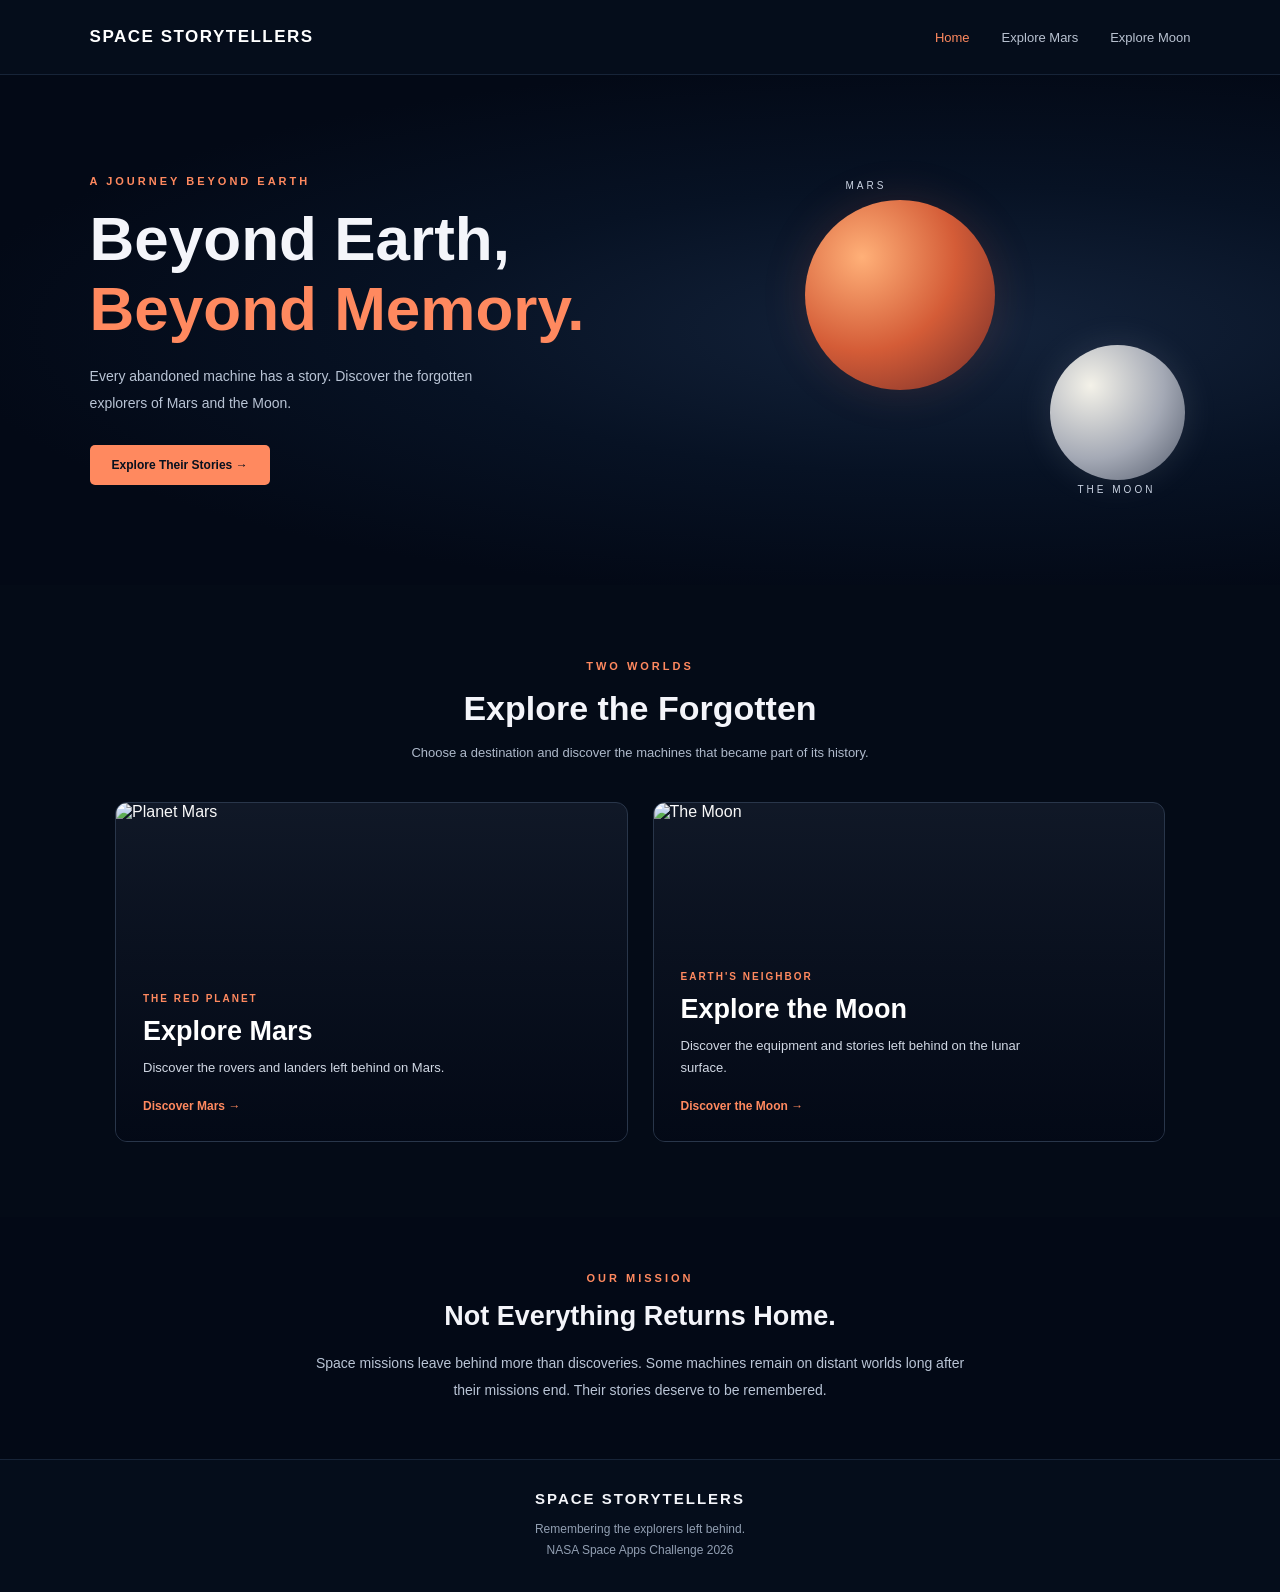
==== index.html @ 17e56c1c "Add files via upload" ====
<!DOCTYPE html>
<html lang="en">

<head>
    <meta charset="UTF-8">
    <meta name="viewport" content="width=device-width, initial-scale=1.0">

    <title>Space Storytellers</title>

    <link rel="stylesheet" href="style.css">
    <link rel="icon" href="images/logo1.jpg" type="image/jpeg">
</head>

<body>

    <!-- NAVBAR -->
    <header class="navbar">

        <a href="indexx.html" class="logo">
            SPACE STORYTELLERS
        </a>

        <nav>
            <a href="indexx.html" class="active">Home</a>
            <a href="mars.html">Explore Mars</a>
            <a href="moon.html">Explore Moon</a>
        </nav>

    </header>


    <!-- HERO SECTION -->
    <section class="hero">

        <div class="hero-content">

            <p class="eyebrow">A JOURNEY BEYOND EARTH</p>

            <h1>
                Beyond Earth,<br>
                <span>Beyond Memory.</span>
            </h1>

            <p class="hero-description">
                Every abandoned machine has a story.
                Discover the forgotten explorers of Mars and the Moon.
            </p>

            <a href="#explore" class="hero-btn">
                Explore Their Stories →
            </a>

        </div>

        <div class="hero-visual">

            <div class="planet mars-planet"></div>
            <div class="planet moon-planet"></div>

            <span class="planet-label mars-label">MARS</span>
            <span class="planet-label moon-label">THE MOON</span>

        </div>

    </section>


    <!-- EXPLORE SECTION -->
    <section class="explore" id="explore">

        <div class="section-heading">

            <p class="eyebrow">TWO WORLDS</p>

            <h2>Explore the Forgotten</h2>

            <p>
                Choose a destination and discover the machines
                that became part of its history.
            </p>

        </div>


        <div class="destination-cards">

            <!-- MARS -->
            <a href="mars.html" class="destination-card">

                <img src="images/mars.jpg" alt="Planet Mars">

                <div class="card-content">

                    <span>THE RED PLANET</span>

                    <h3>Explore Mars</h3>

                    <p>
                        Discover the rovers and landers
                        left behind on Mars.
                    </p>

                    <strong>Discover Mars →</strong>

                </div>

            </a>


            <!-- MOON -->
            <a href="moon.html" class="destination-card">

                <img src="images/moon.jpg" alt="The Moon">

                <div class="card-content">

                    <span>EARTH'S NEIGHBOR</span>

                    <h3>Explore the Moon</h3>

                    <p>
                        Discover the equipment and stories
                        left behind on the lunar surface.
                    </p>

                    <strong>Discover the Moon →</strong>

                </div>

            </a>

        </div>

    </section>


    <!-- ABOUT SECTION -->
    <section class="about">

        <p class="eyebrow">OUR MISSION</p>

        <h2>Not Everything Returns Home.</h2>

        <p>
            Space missions leave behind more than discoveries.
            Some machines remain on distant worlds long after
            their missions end. Their stories deserve to be remembered.
        </p>

    </section>


    <!-- FOOTER -->
    <footer class="footer">

        <h3>SPACE STORYTELLERS</h3>

        <p>Remembering the explorers left behind.</p>

        <p>NASA Space Apps Challenge 2026</p>

    </footer>


</body>
</html>
---- style.css ----
/* ===== GENERAL ===== */

* {
    margin: 0;
    padding: 0;
    box-sizing: border-box;
}

html {
    scroll-behavior: smooth;
}

body {
    background: #030916;
    color: #f4f5fa;
    font-family: Arial, sans-serif;
}


/* ===== NAVBAR ===== */

.navbar {
    width: 100%;
    min-height: 75px;
    padding: 0 7%;
    display: flex;
    justify-content: space-between;
    align-items: center;
    background: #050d1b;
    border-bottom: 1px solid #172438;
}

.logo {
    color: #ffffff;
    font-size: 17px;
    font-weight: bold;
    letter-spacing: 1.5px;
    text-decoration: none;
}

.navbar nav {
    display: flex;
    gap: 32px;
}

.navbar nav a {
    color: #b9c2d1;
    text-decoration: none;
    font-size: 13px;
    transition: color 0.3s;
}

.navbar nav a:hover,
.navbar nav a.active {
    color: #ff895f;
}


/* ===== HERO ===== */

.hero {
    min-height: 510px;
    padding: 65px 7%;
    display: flex;
    align-items: center;
    justify-content: space-between;
    gap: 30px;
    overflow: hidden;
    background:
        radial-gradient(ellipse at 75% 50%, #14233b 0%, #071224 40%, #030916 75%);
}

.hero-content {
    max-width: 540px;
    position: relative;
    z-index: 2;
}

.eyebrow {
    color: #ff895f;
    font-size: 11px;
    font-weight: bold;
    letter-spacing: 3px;
    margin-bottom: 17px;
}

.hero h1 {
    font-size: clamp(38px, 5vw, 62px);
    line-height: 1.12;
    margin-bottom: 20px;
}

.hero h1 span {
    color: #ff895f;
}

.hero-description {
    max-width: 430px;
    color: #b9c4d5;
    font-size: 14px;
    line-height: 1.9;
    margin-bottom: 28px;
}

.hero-btn {
    display: inline-block;
    padding: 13px 22px;
    background: #ff895f;
    color: #07101e;
    text-decoration: none;
    font-size: 12px;
    font-weight: bold;
    border-radius: 5px;
    transition: 0.3s;
}

.hero-btn:hover {
    background: #ffffff;
    transform: translateY(-3px);
}


/* ===== PLANETS ===== */

.hero-visual {
    position: relative;
    width: 390px;
    height: 330px;
    flex-shrink: 0;
}

.planet {
    position: absolute;
    border-radius: 50%;
    box-shadow: inset -20px -15px 35px rgba(0, 0, 0, 0.5);
}

.mars-planet {
    width: 190px;
    height: 190px;
    background: radial-gradient(circle at 30% 30%, #ffb078, #d45c37 50%, #702b28);
    top: 35px;
    left: 5px;
    box-shadow: 0 0 45px rgba(230, 100, 65, 0.15);
}

.moon-planet {
    width: 135px;
    height: 135px;
    background: radial-gradient(circle at 30% 30%, #f4f2e9, #a4a9b5 55%, #51596a);
    bottom: 15px;
    right: 5px;
    box-shadow: 0 0 35px rgba(220, 225, 240, 0.12);
}

.planet-label {
    position: absolute;
    color: #cbd4e3;
    font-size: 10px;
    letter-spacing: 3px;
}

.mars-label {
    top: 15px;
    left: 45px;
}

.moon-label {
    bottom: 0;
    right: 35px;
}


/* ===== EXPLORE SECTION ===== */

.explore {
    padding: 75px 7%;
    text-align: center;
    background: #040b17;
}

.section-heading h2 {
    font-size: 34px;
    margin-bottom: 13px;
}

.section-heading > p:last-child {
    color: #aeb9ca;
    font-size: 13px;
    line-height: 1.8;
}

.destination-cards {
    display: grid;
    grid-template-columns: repeat(2, minmax(0, 1fr));
    gap: 25px;
    max-width: 1050px;
    margin: 38px auto 0;
    text-align: left;
}

.destination-card {
    min-height: 340px;
    position: relative;
    display: flex;
    align-items: flex-end;
    overflow: hidden;
    border-radius: 12px;
    border: 1px solid #29364a;
    text-decoration: none;
    color: white;
    background: #101827;
}


.destination-card img {
    position: absolute;
    inset: 0;
    width: 100%;
    height: 100%;
    object-fit: contain;
    object-position: center;
    mix-blend-mode: screen;
    transition: transform 0.5s;
}





.destination-card:hover img {
    transform: scale(1.06);
}

.destination-card::after {
    content: "";
    position: absolute;
    inset: 0;
    background: linear-gradient(
        to top,
        rgba(3, 9, 22, 0.98),
        rgba(3, 9, 22, 0.55),
        transparent
    );
}

.card-content {
    position: relative;
    z-index: 1;
    padding: 27px;
}

.card-content span {
    color: #ff895f;
    font-size: 10px;
    font-weight: bold;
    letter-spacing: 2px;
}

.card-content h3 {
    font-size: 27px;
    margin: 10px 0;
}

.card-content p {
    color: #d1d8e4;
    font-size: 13px;
    line-height: 1.7;
    max-width: 350px;
    margin-bottom: 17px;
}

.card-content strong {
    color: #ff895f;
    font-size: 12px;
}


/* ===== ABOUT ===== */

.about {
    max-width: 850px;
    margin: auto;
    padding: 75px 25px;
    text-align: center;
}

.about h2 {
    font-size: 32px;
    margin-bottom: 18px;
}

.about p:last-child {
    color: #b9c4d5;
    font-size: 14px;
    line-height: 1.9;
}


/* ===== FOOTER ===== */

.footer {
    padding: 30px 20px;
    text-align: center;
    background: #050d1b;
    border-top: 1px solid #172438;
}

.footer h3 {
    font-size: 15px;
    letter-spacing: 2px;
    margin-bottom: 12px;
}

.footer p {
    color: #929fb2;
    font-size: 12px;
    line-height: 1.8;
}


/* ===== MOBILE RESPONSIVE ===== */

@media (max-width: 700px) {

    .navbar {
        padding: 18px 5%;
        flex-direction: column;
        gap: 18px;
    }

    .navbar nav {
        gap: 18px;
        flex-wrap: wrap;
        justify-content: center;
    }

    .hero {
        flex-direction: column;
        text-align: center;
        padding: 55px 6% 35px;
    }

    .hero-description {
        margin-left: auto;
        margin-right: auto;
    }

    .hero-visual {
        width: 300px;
        height: 260px;
        transform: scale(0.9);
    }

    .explore {
        padding: 55px 5%;
    }

    .section-heading h2 {
        font-size: 27px;
    }

    .destination-cards {
        grid-template-columns: 1fr;
        gap: 18px;
    }

    .destination-card {
        min-height: 300px;
    }

}

    .about {
        padding: 55px 7%;
    }

    .about h2 {
        font-size: 27px;
    }


/* ===== MARS INTRO ===== */

.mars-intro {
    min-height: 390px;
    padding: 75px 7%;
    display: flex;
    flex-direction: column;
    align-items: flex-start;
    justify-content: center;
    background:
        radial-gradient(ellipse at 85% 50%, #321c25 0%, #111729 38%, #030916 75%);
}

.mars-intro h1 {
    font-size: clamp(38px, 5vw, 58px);
    line-height: 1.15;
    margin-bottom: 18px;
}

.mars-intro h1 span {
    color: #ff895f;
}

.mars-intro > p:not(.eyebrow) {
    max-width: 570px;
    color: #b9c4d5;
    font-size: 14px;
    line-height: 1.9;
    margin-bottom: 25px;
}


/* ===== MARS EQUIPMENT ===== */

.mars-equipment {
    padding: 75px 7%;
    background: #040b17;
}

.mars-equipment .section-heading {
    text-align: center;
}

.mars-equipment .section-heading h2 {
    font-size: 34px;
    margin-bottom: 13px;
}

.mars-equipment .section-heading > p:last-child {
    color: #aeb9ca;
    font-size: 13px;
    line-height: 1.8;
}


/* ===== ROVER CARDS ===== */

.rover-cards {
    display: grid;
    grid-template-columns: repeat(3, minmax(0, 1fr));
    gap: 24px;
    max-width: 1100px;
    margin: 40px auto 0;
}

.rover-card {
    overflow: hidden;
    background: #101827;
    border: 1px solid #29364a;
    border-radius: 12px;
    transition: transform 0.3s, border-color 0.3s;
}

.rover-card:hover {
    transform: translateY(-6px);
    border-color: #ff895f;
}

.rover-card img {
    width: 100%;
    height: 220px;
    display: block;
    object-fit: cover;
}

.rover-info {
    padding: 22px;
}

.rover-info span {
    color: #ff895f;
    font-size: 9px;
    font-weight: bold;
    letter-spacing: 1.5px;
}

.rover-info h3 {
    color: #ffffff;
    font-size: 23px;
    margin: 12px 0;
}

.rover-info p {
    color: #b9c4d5;
    font-size: 13px;
    line-height: 1.8;
}


/* ===== MARS PAGE RESPONSIVE ===== */

@media (max-width: 850px) {

    .rover-cards {
        grid-template-columns: repeat(2, minmax(0, 1fr));
    }

}

@media (max-width: 600px) {

    .mars-intro {
        padding: 60px 6%;
        min-height: 350px;
    }

    .mars-equipment {
        padding: 55px 5%;
    }

    .mars-equipment .section-heading h2 {
        font-size: 27px;
    }

    .rover-cards {
        grid-template-columns: 1fr;
    }

    .rover-card img {
        height: 230px;
    }

}

/* ===== MARS ROVER TIMELINE ===== */

.rover-timeline {
    max-width: 1100px;
    margin: 65px auto 20px;
    position: relative;
}

.timeline-item {
    display: grid;
    grid-template-columns: 70px 280px 1fr;
    align-items: center;
    gap: 35px;
    position: relative;
    padding-bottom: 65px;
}

/* Timeline line */

.rover-timeline::before {
    content: "";
    position: absolute;
    left: 34px;
    top: 25px;
    bottom: 90px;
    width: 2px;
    background: #ff895f;
    opacity: 0.5;
}

/* Number */

.timeline-number {
    width: 48px;
    height: 48px;
    border: 2px solid #ff895f;
    border-radius: 50%;
    background: #040b17;
    color: #ff895f;
    display: flex;
    align-items: center;
    justify-content: center;
    font-weight: bold;
    position: relative;
    z-index: 1;
}

/* Rover image */

.timeline-image {
    height: 190px;
    overflow: hidden;
    border-radius: 14px;
    border: 1px solid #263449;
}

.timeline-image img {
    width: 100%;
    height: 100%;
    object-fit: cover;
    transition: transform 0.4s;
}

.timeline-image img:hover {
    transform: scale(1.06);
}

/* Rover details */

.timeline-content span {
    color: #ff895f;
    font-size: 12px;
    letter-spacing: 2px;
}

.timeline-content h3 {
    color: #ffffff;
    font-size: 28px;
    margin: 12px 0;
}

.timeline-content p {
    color: #aab4c5;
    line-height: 1.8;
    font-size: 15px;
    margin-bottom: 18px;
}

.timeline-content a {
    color: #ff895f;
    text-decoration: none;
    font-size: 13px;
    font-weight: bold;
    letter-spacing: 1px;
}

.timeline-content a:hover {
    color: #ffffff;
}

/* Mobile responsive */

@media (max-width: 700px) {

    .rover-timeline {
        margin-top: 40px;
    }

    .timeline-item {
        grid-template-columns: 45px 1fr;
        gap: 18px;
        padding-bottom: 45px;
    }

    .rover-timeline::before {
        left: 22px;
    }

    .timeline-number {
        width: 42px;
        height: 42px;
        font-size: 12px;
    }

    .timeline-image {
        grid-column: 2;
        height: 200px;
    }

    .timeline-content {
        grid-column: 2;
    }

    .timeline-content h3 {
        font-size: 24px;
    }
}

/* ===== ROVER STORIES ===== */

.rover-stories {
    padding: 70px 7%;
    background: #030916;
}

.story-block {
    max-width: 850px;
    margin: 0 auto 35px;
    padding: 35px;
    border-left: 3px solid #ff895f;
    background: #0a1424;
    border-radius: 0 14px 14px 0;
    transition: transform 0.3s;
}

.story-block:hover {
    transform: translateX(8px);
}

.story-block span {
    color: #ff895f;
    font-size: 12px;
    letter-spacing: 2px;
}

.story-block h2 {
    color: #ffffff;
    font-size: 27px;
    margin: 15px 0;
}

.story-block p {
    color: #aab4c5;
    font-size: 15px;
    line-height: 1.9;
}

/* Mobile */

@media (max-width: 600px) {

    .rover-stories {
        padding: 45px 5%;
    }

    .story-block {
        padding: 25px 20px;
    }

    .story-block h2 {
        font-size: 23px;
    }
}

/* ===== MISSION STORY PAGE ===== */

.mission-header {
    padding: 100px 7% 75px;
    text-align: center;
    background: linear-gradient(135deg, #071629, #101c30);
}

.mission-header span,
.mission-text > span {
    color: #ff895f;
    font-size: 12px;
    letter-spacing: 3px;
    font-weight: bold;
}

.mission-header h1 {
    color: #ffffff;
    font-size: clamp(36px, 6vw, 60px);
    margin: 18px 0;
}

.mission-header p {
    color: #b5c0d0;
    font-size: 16px;
    line-height: 1.8;
}

.mission-story {
    max-width: 1050px;
    margin: auto;
    padding: 70px 7%;
}

.mission-image {
    width: 100%;
    height: 380px;
    overflow: hidden;
    border-radius: 16px;
    margin-bottom: 50px;
}

.mission-image img {
    width: 100%;
    height: 100%;
    object-fit: cover;
}

.mission-text {
    max-width: 850px;
    margin: auto;
}

.mission-text h2 {
    color: #ffffff;
    font-size: 27px;
    margin: 20px 0 15px;
}

.mission-text p {
    color: #aeb9ca;
    font-size: 16px;
    line-height: 2;
    margin-bottom: 22px;
}

.back-button {
    display: inline-block;
    margin-top: 35px;
    padding: 14px 25px;
    border: 1px solid #ff895f;
    border-radius: 5px;
    color: #ff895f;
    text-decoration: none;
    font-size: 13px;
    font-weight: bold;
    letter-spacing: 1px;
    transition: 0.3s;
}

.back-button:hover {
    background: #ff895f;
    color: #030916;
}

@media (max-width: 600px) {

    .mission-header {
        padding: 75px 6% 55px;
    }

    .mission-image {
        height: 230px;
        margin-bottom: 35px;
    }

    .mission-text h2 {
        font-size: 23px;
    }

    .mission-text p {
        font-size: 14px;
    }
}
.mission-image img {
    width: 100%;
    height: 100%;
    object-fit: contain;
    object-position: center;
}
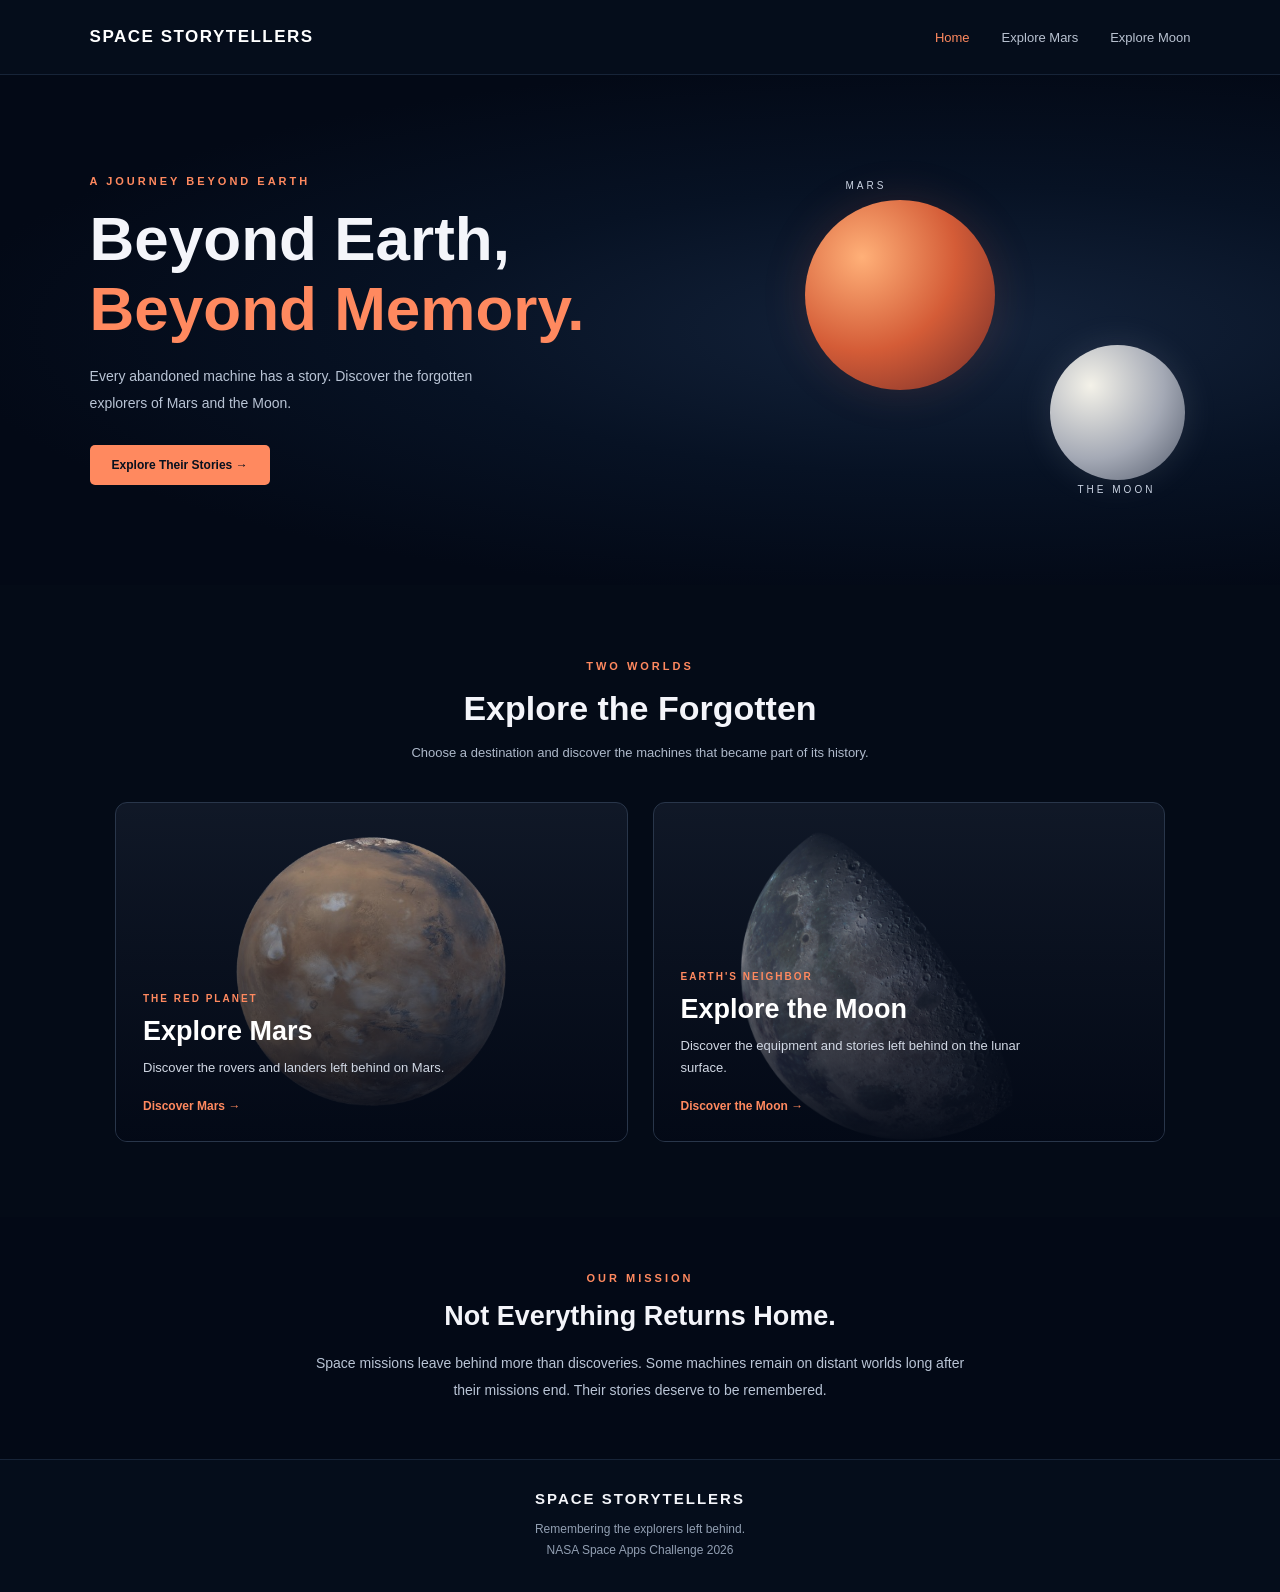
==== commit d9a10bbc: "Add files via upload" ====
--- a/index.html
+++ b/index.html
@@ -9,7 +9,7 @@
     <title>Space Storytellers</title>
 
     <link rel="stylesheet" href="style.css">
-    <link rel="icon" href="images/logo1.jpg" type="image/jpeg">
+    <link rel="icon" href="./images/logo1.jpg?v=2" type="image/jpeg">
 </head>
 
 <body>
@@ -18,6 +18,7 @@
     <header class="navbar">
 
         <a href="indexx.html" class="logo">
+             
             SPACE STORYTELLERS
         </a>
 
